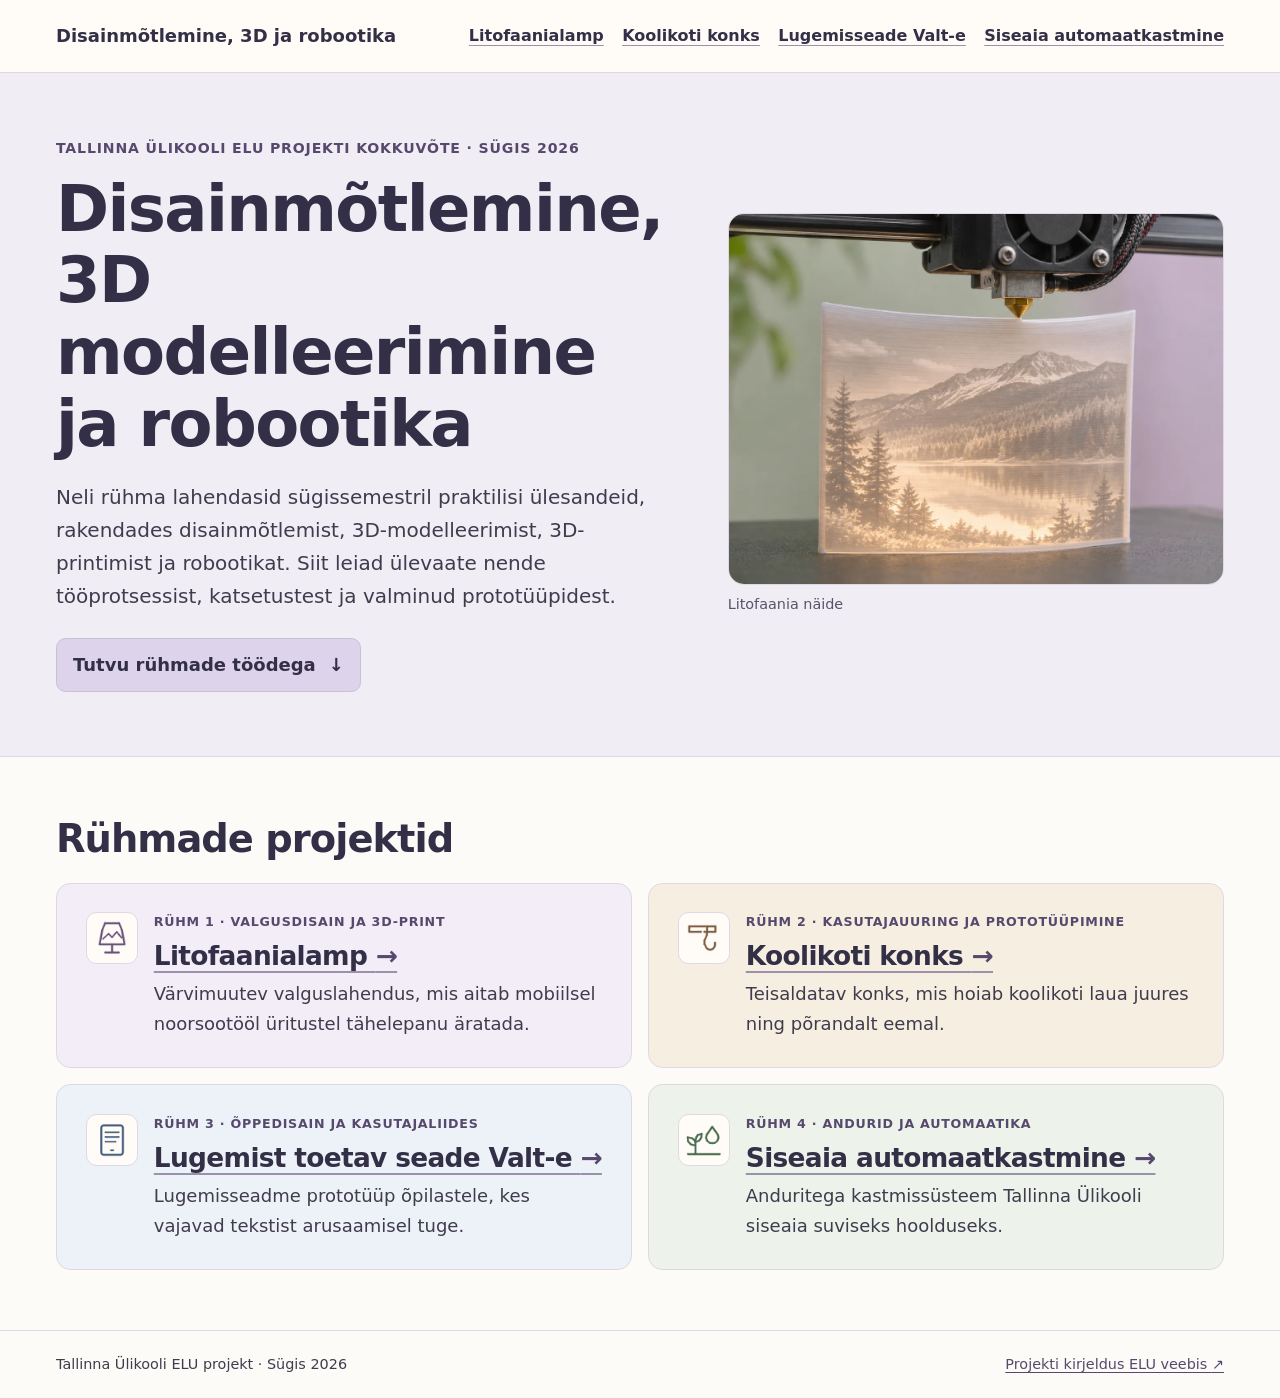
==== docs/index.html @ fafccbde "Refresh ELU summary homepage with pastel design" ====
<!doctype html>
<html lang="et">
<head>
  <meta charset="utf-8">
  <meta name="viewport" content="width=device-width, initial-scale=1">
  <meta name="description" content="Tallinna Ülikooli 2026. aasta sügisel toimunud ELU projekti kokkuvõte ja nelja rühma prototüübid.">
  <title>Disainmõtlemine, 3D modelleerimine ja robootika</title>
  <link rel="stylesheet" href="assets/styles.css">
</head>
<body class="home-page">
  <a class="skip-link" href="#sisu">Liigu sisu juurde</a>
  <header class="site-header">
    <div class="wrap header-inner">
      <a class="site-name" href="index.html">Disainmõtlemine, 3D ja robootika</a>
      <nav class="home-nav" aria-label="Rühmade projektid">
        <ul>
          <li><a href="litofaanialamp.html">Litofaanialamp</a></li>
          <li><a href="koolikoti-konks.html">Koolikoti konks</a></li>
          <li><a href="valt-e.html">Lugemisseade Valt-e</a></li>
          <li><a href="automaatkastmine.html">Siseaia automaatkastmine</a></li>
        </ul>
      </nav>
    </div>
  </header>
  <main id="sisu">
    <section class="hero" aria-labelledby="avalehe-pealkiri">
      <div class="wrap hero-grid">
        <div class="hero-copy">
          <p class="eyebrow">Tallinna Ülikooli ELU projekti kokkuvõte · Sügis 2026</p>
          <h1 id="avalehe-pealkiri">Disainmõtlemine, 3D modelleerimine ja robootika</h1>
          <p>Neli rühma lahendasid sügissemestril praktilisi ülesandeid, rakendades disainmõtlemist, 3D-modelleerimist, 3D-printimist ja robootikat. Siit leiad ülevaate nende tööprotsessist, katsetustest ja valminud prototüüpidest.</p>
          <a class="button" href="#ruhmad">Tutvu rühmade töödega <span aria-hidden="true">↓</span></a>
        </div>
        <figure class="hero-figure">
          <img class="hero-image" src="assets/litofaania-print.webp" width="1200" height="900" alt="3D-printer prindib heledat litofaaniapaneeli. Tagantvalgus toob esile järve ja mägede kujutise.">
          <figcaption>Litofaania näide</figcaption>
        </figure>
      </div>
    </section>
    <section class="projects" id="ruhmad" aria-labelledby="ruhmade-pealkiri">
      <div class="wrap">
        <h2 id="ruhmade-pealkiri">Rühmade projektid</h2>
        <ul class="project-grid">
          <li class="project-card card-lamp">
            <img class="project-icon" src="assets/icon-lamp.png" width="128" height="128" alt="">
            <p class="eyebrow">Rühm 1 · Valgusdisain ja 3D-print</p>
            <h3><a href="litofaanialamp.html">Litofaanialamp <span aria-hidden="true">→</span></a></h3>
            <p>Värvimuutev valguslahendus, mis aitab mobiilsel noorsootööl üritustel tähelepanu äratada.</p>
          </li>
          <li class="project-card card-hook">
            <img class="project-icon" src="assets/icon-hook.png" width="128" height="128" alt="">
            <p class="eyebrow">Rühm 2 · Kasutajauuring ja prototüüpimine</p>
            <h3><a href="koolikoti-konks.html">Koolikoti konks <span aria-hidden="true">→</span></a></h3>
            <p>Teisaldatav konks, mis hoiab koolikoti laua juures ning põrandalt eemal.</p>
          </li>
          <li class="project-card card-reader">
            <img class="project-icon" src="assets/icon-reader.png" width="128" height="128" alt="">
            <p class="eyebrow">Rühm 3 · Õppedisain ja kasutajaliides</p>
            <h3><a href="valt-e.html">Lugemist toetav seade Valt-e <span aria-hidden="true">→</span></a></h3>
            <p>Lugemisseadme prototüüp õpilastele, kes vajavad tekstist arusaamisel tuge.</p>
          </li>
          <li class="project-card card-water">
            <img class="project-icon" src="assets/icon-water.png" width="128" height="128" alt="">
            <p class="eyebrow">Rühm 4 · Andurid ja automaatika</p>
            <h3><a href="automaatkastmine.html">Siseaia automaatkastmine <span aria-hidden="true">→</span></a></h3>
            <p>Anduritega kastmissüsteem Tallinna Ülikooli siseaia suviseks hoolduseks.</p>
          </li>
        </ul>
      </div>
    </section>
  </main>
  <footer class="site-footer">
    <div class="wrap footer-inner">
      <p>Tallinna Ülikooli ELU projekt · Sügis 2026</p>
      <a href="https://elu.tlu.ee/et/projektid/disainmotlemine-3d-modelleerimine-ja-robootika-0">Projekti kirjeldus ELU veebis <span aria-hidden="true">↗</span></a>
    </div>
  </footer>
</body>
</html>
---- docs/assets/styles.css ----
:root {
  color-scheme: light;
  --ink: #262262;
  --text: #302d46;
  --muted: #58546d;
  --accent: #9c005d;
  --surface: #f5f4fa;
  --line: #dedbe9;
  font-family: system-ui, sans-serif;
}

*, *::before, *::after {
  box-sizing: border-box;
}

body {
  margin: 0;
  color: var(--text);
  background: #fff;
  line-height: 1.65;
}

a {
  color: var(--accent);
  text-underline-offset: .22em;
}

a:hover {
  text-decoration-thickness: .14em;
}

:focus-visible {
  outline: 3px solid currentColor;
  outline-offset: 4px;
}

h1, h2, h3 {
  color: var(--ink);
  line-height: 1.12;
  letter-spacing: -.025em;
  margin: 0;
}

h1 {
  font-size: clamp(2.15rem, 5vw, 4.25rem);
  overflow-wrap: anywhere;
}

h2 {
  font-size: clamp(1.6rem, 3vw, 2.45rem);
}

p {
  margin: 0;
}

.wrap {
  width: min(100% - 2.5rem, 73rem);
  margin-inline: auto;
}

.skip-link {
  position: fixed;
  z-index: 3;
  top: .75rem;
  left: .75rem;
  transform: translateY(-200%);
  background: white;
  padding: .6rem 1rem;
}

.skip-link:focus {
  transform: none;
}

.site-header {
  border-bottom: 1px solid var(--line);
}

.header-inner, .site-nav, .footer-inner {
  display: flex;
  flex-wrap: wrap;
  align-items: center;
  justify-content: space-between;
}

.header-inner {
  min-height: 4.5rem;
  gap: .25rem 1rem;
  padding-block: .6rem;
}

.site-name {
  color: var(--ink);
  font-weight: 750;
  text-decoration: none;
}

.site-nav {
  gap: 1.25rem;
  font-size: .95rem;
}

.site-nav > a, .group-menu summary {
  color: var(--ink);
  padding-block: .4rem;
}

.site-nav > a:not([aria-current]) {
  text-decoration: none;
}

.group-menu {
  position: relative;
}

.group-menu summary {
  cursor: pointer;
  font-weight: 650;
}

.group-menu ul {
  position: absolute;
  z-index: 2;
  inset-inline-end: 0;
  width: min(15.5rem, calc(100vw - 2.5rem));
  margin: .4rem 0 0;
  padding: .35rem;
  list-style: none;
  border: 1px solid var(--line);
  border-top: 3px solid var(--accent);
  background: white;
  box-shadow: 0 .5rem 1.5rem #26226222;
}

.group-menu a {
  display: block;
  padding: .6rem .7rem;
  color: var(--ink);
  text-decoration: none;
}

.group-menu a:hover, .group-menu a[aria-current] {
  background: var(--surface);
  text-decoration: underline;
}

.home-page {
  --ink: #332f47;
  --text: #403c4d;
  --muted: #585467;
  --accent: #57496d;
  --surface: #f0edf5;
  --line: #ded8e5;
  background: #fcfbf8;
  font-size: 1.125rem;
}

.home-page .site-header {
  background: #fffcf8;
}

.home-nav ul {
  display: flex;
  flex-wrap: wrap;
  gap: .25rem 1.15rem;
  margin: 0;
  padding: 0;
  list-style: none;
}

.home-nav a {
  display: inline-block;
  padding-block: .35rem;
  color: var(--ink);
  font-size: 1rem;
  font-weight: 650;
  text-decoration-color: #9c91ad;
}

.hero {
  background: var(--surface);
  border-bottom: 1px solid var(--line);
}

.hero-grid {
  display: grid;
  grid-template-columns: minmax(0, 1.25fr) minmax(0, 1fr);
  gap: clamp(1.75rem, 4vw, 4.5rem);
  align-items: center;
  padding-block: clamp(2.2rem, 5vw, 4.25rem);
}

.eyebrow {
  color: var(--accent);
  font-size: .79rem;
  font-weight: 750;
  letter-spacing: .06em;
  text-transform: uppercase;
}

.hero .eyebrow {
  margin-bottom: .85rem;
  font-size: .88rem;
}

.hero-copy > p:not(.eyebrow) {
  margin-top: 1.25rem;
  max-width: 55ch;
  font-size: clamp(1.125rem, 2vw, 1.25rem);
}

.button {
  display: inline-flex;
  align-items: center;
  gap: .8rem;
  margin-top: 1.6rem;
  padding: .7rem 1rem;
  border: 1px solid #c9c0d8;
  border-radius: .6rem;
  background: #ddd4eb;
  color: var(--ink);
  font-weight: 700;
  text-decoration: none;
}

.button:hover {
  background: #d3c7e4;
}

.hero-figure {
  margin: 0;
}

.hero-figure figcaption {
  margin-top: .5rem;
  color: var(--muted);
  font-size: .9rem;
}

.hero-image {
  display: block;
  width: 100%;
  height: auto;
  aspect-ratio: 4 / 3;
  object-fit: cover;
  border: 1px solid var(--line);
  border-radius: 1rem;
}

.projects {
  padding-block: clamp(2.1rem, 5vw, 3.75rem);
}

.project-grid {
  display: grid;
  grid-template-columns: repeat(2, minmax(0, 1fr));
  gap: 1rem;
  list-style: none;
  margin: 1.4rem 0 0;
  padding: 0;
}

.project-card {
  display: grid;
  grid-template-columns: auto minmax(0, 1fr);
  column-gap: 1rem;
  align-content: start;
  padding: clamp(1.15rem, 3vw, 1.8rem);
  border: 1px solid var(--line);
  border-radius: .9rem;
}

.card-lamp {
  background: #f2edf7;
}

.card-hook {
  background: #f7eee2;
}

.card-reader {
  background: #edf2f8;
}

.card-water {
  background: #edf3eb;
}

.project-icon {
  grid-row: span 3;
  width: 3.25rem;
  height: 3.25rem;
  border: 1px solid var(--line);
  border-radius: .65rem;
  background: #fffcf8;
}

.project-card h3 {
  margin: .48rem 0 .55rem;
  font-size: clamp(1.25rem, 3vw, 1.65rem);
}

.project-card h3 a {
  color: var(--ink);
  text-decoration-color: #9c91ad;
}

.project-card h3 a:hover,
.project-card h3 a:focus-visible {
  text-decoration-color: currentColor;
}

.project-card h3 span {
  color: var(--accent);
}

.detail-hero {
  background: var(--surface);
  border-bottom: 1px solid var(--line);
  padding-block: 1.75rem clamp(2.3rem, 5vw, 3.5rem);
}

.back-link {
  display: inline-block;
  margin-bottom: 1.5rem;
  padding-block: .2rem;
  font-weight: 650;
}

.detail-hero h1 {
  margin-top: .55rem;
}

.detail-summary {
  max-width: 60ch;
  margin-top: .9rem;
  font-size: clamp(1.05rem, 2vw, 1.25rem);
}

.detail-layout {
  display: grid;
  grid-template-columns: minmax(11rem, 1fr) minmax(0, 3.2fr);
  gap: clamp(1rem, 4vw, 3rem);
  padding-block: clamp(2rem, 5vw, 3.5rem);
}

.section-nav ul {
  list-style: none;
  margin: 0;
  padding-left: 1rem;
  border-left: 3px solid var(--accent);
}

.section-nav a {
  display: inline-block;
  padding-block: .23rem;
}

.detail-content {
  max-width: 68ch;
}

.detail-content section + section {
  margin-top: 2rem;
}

.detail-content h2 {
  margin-bottom: .65rem;
  font-size: clamp(1.4rem, 3vw, 1.8rem);
}

.detail-content ol {
  margin: 0;
  padding-left: 1.45rem;
}

.detail-content li + li {
  margin-top: .5rem;
}

.result {
  padding: 1.2rem 1.35rem;
  border-left: 3px solid var(--accent);
  background: var(--surface);
}

.source {
  margin-top: 1.1rem;
  color: var(--muted);
  font-size: .9rem;
}

.site-footer {
  border-top: 1px solid var(--line);
}

.footer-inner {
  gap: .4rem 1rem;
  padding-block: 1.35rem;
  font-size: .9rem;
}

@media (max-width: 47rem) {
  .hero-grid, .detail-layout, .project-grid {
    grid-template-columns: minmax(0, 1fr);
  }
}

@media (max-width: 34rem) {
  .header-inner {
    display: grid;
  }

  .site-nav {
    position: relative;
    justify-content: flex-start;
  }

  .home-nav ul {
    display: grid;
    grid-template-columns: repeat(2, minmax(0, 1fr));
    gap: 0 .75rem;
  }

  .group-menu {
    position: static;
  }

  .group-menu ul {
    inset-inline: 0 auto;
  }
}

@media (max-width: 24rem) {
  .project-card {
    grid-template-columns: minmax(0, 1fr);
  }

  .project-icon {
    grid-row: auto;
    margin-bottom: .65rem;
  }
}
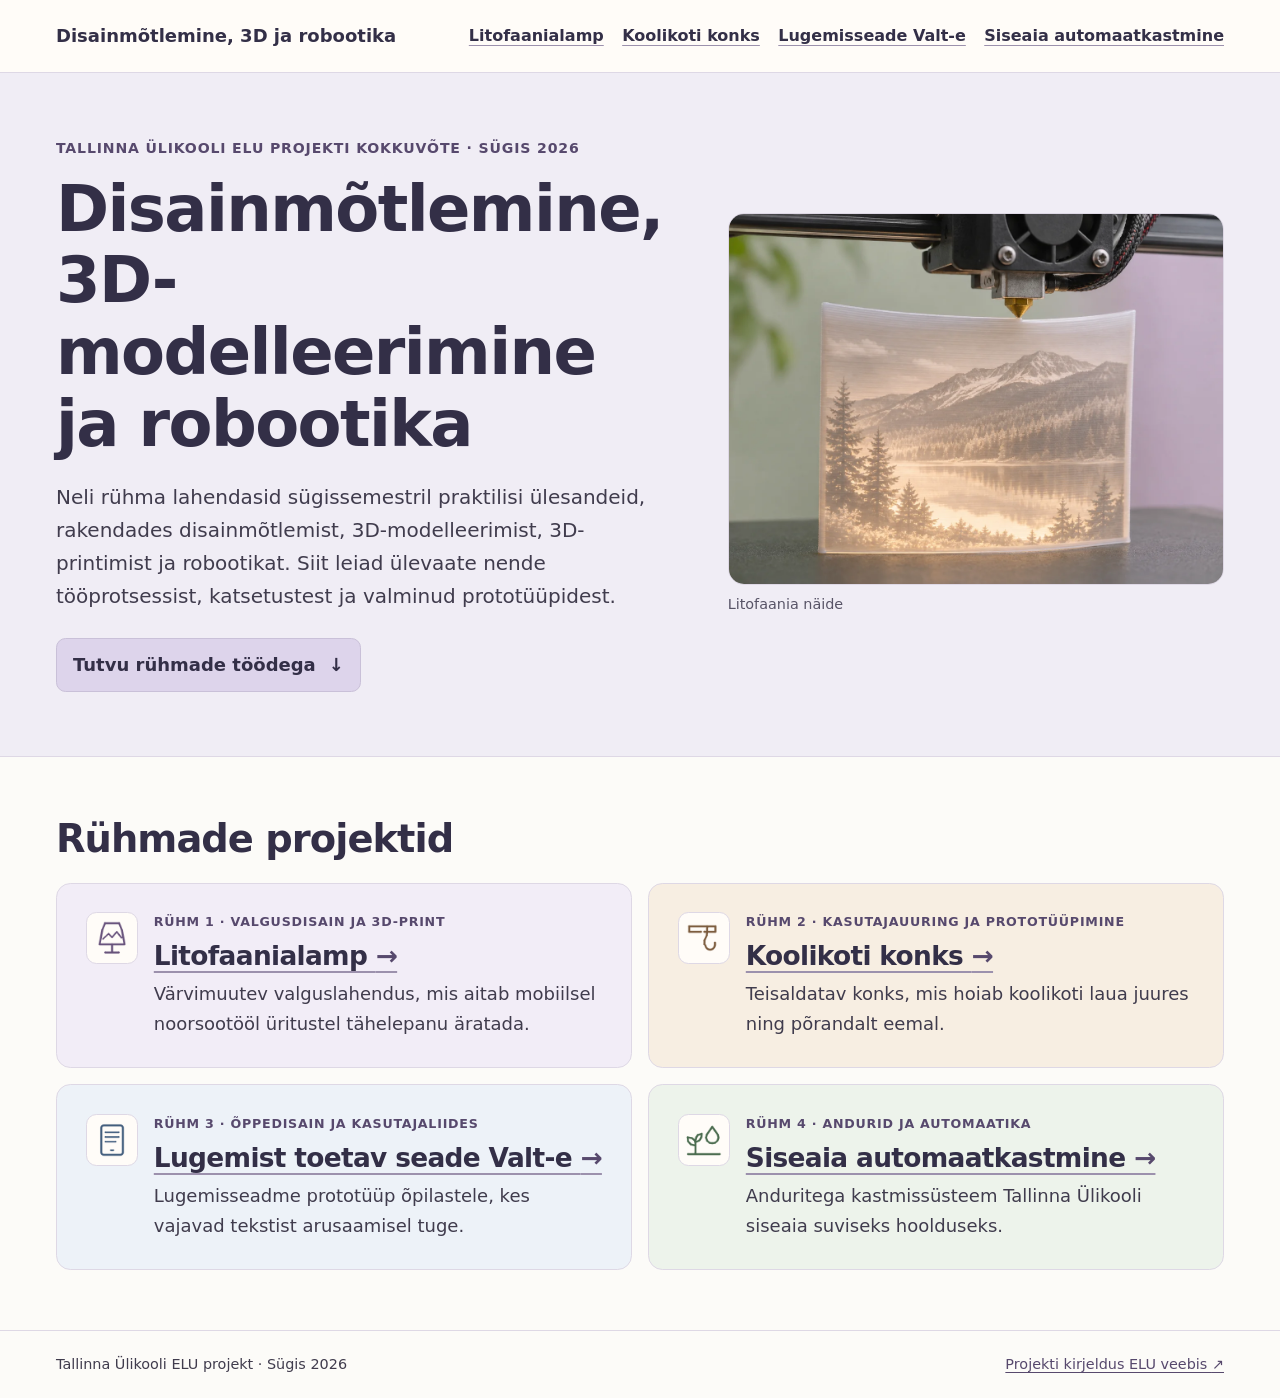
==== commit e87d92ed: "Apply website review feedback" ====
--- a/docs/index.html
+++ b/docs/index.html
@@ -4,15 +4,15 @@
   <meta charset="utf-8">
   <meta name="viewport" content="width=device-width, initial-scale=1">
   <meta name="description" content="Tallinna Ülikooli 2026. aasta sügisel toimunud ELU projekti kokkuvõte ja nelja rühma prototüübid.">
-  <title>Disainmõtlemine, 3D modelleerimine ja robootika</title>
+  <title>Disainmõtlemine, 3D-modelleerimine ja robootika</title>
   <link rel="stylesheet" href="assets/styles.css">
 </head>
-<body class="home-page">
+<body>
   <a class="skip-link" href="#sisu">Liigu sisu juurde</a>
   <header class="site-header">
     <div class="wrap header-inner">
       <a class="site-name" href="index.html">Disainmõtlemine, 3D ja robootika</a>
-      <nav class="home-nav" aria-label="Rühmade projektid">
+      <nav class="site-nav" aria-label="Rühmade projektid">
         <ul>
           <li><a href="litofaanialamp.html">Litofaanialamp</a></li>
           <li><a href="koolikoti-konks.html">Koolikoti konks</a></li>
@@ -27,7 +27,7 @@
       <div class="wrap hero-grid">
         <div class="hero-copy">
           <p class="eyebrow">Tallinna Ülikooli ELU projekti kokkuvõte · Sügis 2026</p>
-          <h1 id="avalehe-pealkiri">Disainmõtlemine, 3D modelleerimine ja robootika</h1>
+          <h1 id="avalehe-pealkiri">Disainmõtlemine, 3D-modelleerimine ja robootika</h1>
           <p>Neli rühma lahendasid sügissemestril praktilisi ülesandeid, rakendades disainmõtlemist, 3D-modelleerimist, 3D-printimist ja robootikat. Siit leiad ülevaate nende tööprotsessist, katsetustest ja valminud prototüüpidest.</p>
           <a class="button" href="#ruhmad">Tutvu rühmade töödega <span aria-hidden="true">↓</span></a>
         </div>
--- a/docs/assets/styles.css
+++ b/docs/assets/styles.css
@@ -1,11 +1,11 @@
 :root {
   color-scheme: light;
-  --ink: #262262;
-  --text: #302d46;
-  --muted: #58546d;
-  --accent: #9c005d;
-  --surface: #f5f4fa;
-  --line: #dedbe9;
+  --ink: #332f47;
+  --text: #403c4d;
+  --muted: #585467;
+  --accent: #57496d;
+  --surface: #f0edf5;
+  --line: #ded8e5;
   font-family: system-ui, sans-serif;
 }
 
@@ -16,7 +16,8 @@
 body {
   margin: 0;
   color: var(--text);
-  background: #fff;
+  background: #fcfbf8;
+  font-size: 1.125rem;
   line-height: 1.65;
 }
 
@@ -74,10 +75,11 @@
 }
 
 .site-header {
+  background: #fffcf8;
   border-bottom: 1px solid var(--line);
 }
 
-.header-inner, .site-nav, .footer-inner {
+.header-inner, .footer-inner {
   display: flex;
   flex-wrap: wrap;
   align-items: center;
@@ -96,71 +98,7 @@
   text-decoration: none;
 }
 
-.site-nav {
-  gap: 1.25rem;
-  font-size: .95rem;
-}
-
-.site-nav > a, .group-menu summary {
-  color: var(--ink);
-  padding-block: .4rem;
-}
-
-.site-nav > a:not([aria-current]) {
-  text-decoration: none;
-}
-
-.group-menu {
-  position: relative;
-}
-
-.group-menu summary {
-  cursor: pointer;
-  font-weight: 650;
-}
-
-.group-menu ul {
-  position: absolute;
-  z-index: 2;
-  inset-inline-end: 0;
-  width: min(15.5rem, calc(100vw - 2.5rem));
-  margin: .4rem 0 0;
-  padding: .35rem;
-  list-style: none;
-  border: 1px solid var(--line);
-  border-top: 3px solid var(--accent);
-  background: white;
-  box-shadow: 0 .5rem 1.5rem #26226222;
-}
-
-.group-menu a {
-  display: block;
-  padding: .6rem .7rem;
-  color: var(--ink);
-  text-decoration: none;
-}
-
-.group-menu a:hover, .group-menu a[aria-current] {
-  background: var(--surface);
-  text-decoration: underline;
-}
-
-.home-page {
-  --ink: #332f47;
-  --text: #403c4d;
-  --muted: #585467;
-  --accent: #57496d;
-  --surface: #f0edf5;
-  --line: #ded8e5;
-  background: #fcfbf8;
-  font-size: 1.125rem;
-}
-
-.home-page .site-header {
-  background: #fffcf8;
-}
-
-.home-nav ul {
+.site-nav ul {
   display: flex;
   flex-wrap: wrap;
   gap: .25rem 1.15rem;
@@ -169,13 +107,18 @@
   list-style: none;
 }
 
-.home-nav a {
+.site-nav a {
   display: inline-block;
   padding-block: .35rem;
   color: var(--ink);
   font-size: 1rem;
   font-weight: 650;
   text-decoration-color: #9c91ad;
+}
+
+.site-nav a[aria-current] {
+  text-decoration-color: currentColor;
+  text-decoration-thickness: .14em;
 }
 
 .hero {
@@ -321,6 +264,13 @@
   padding-block: 1.75rem clamp(2.3rem, 5vw, 3.5rem);
 }
 
+.detail-hero-grid {
+  display: grid;
+  grid-template-columns: minmax(0, 1.55fr) minmax(0, 1fr);
+  align-items: center;
+  gap: clamp(1.25rem, 4vw, 3.75rem);
+}
+
 .back-link {
   display: inline-block;
   margin-bottom: 1.5rem;
@@ -349,7 +299,7 @@
   list-style: none;
   margin: 0;
   padding-left: 1rem;
-  border-left: 3px solid var(--accent);
+  border-left: 3px solid #c9c0d8;
 }
 
 .section-nav a {
@@ -357,8 +307,13 @@
   padding-block: .23rem;
 }
 
-.detail-content {
+.detail-content section > p,
+.timeline details > p {
   max-width: 68ch;
+}
+
+.detail-content section > p + p {
+  margin-top: .75rem;
 }
 
 .detail-content section + section {
@@ -370,19 +325,137 @@
   font-size: clamp(1.4rem, 3vw, 1.8rem);
 }
 
-.detail-content ol {
-  margin: 0;
-  padding-left: 1.45rem;
-}
-
-.detail-content li + li {
-  margin-top: .5rem;
+.timeline {
+  display: grid;
+  gap: .75rem;
+  margin: 0;
+  padding: 0;
+  list-style: none;
+}
+
+.timeline li {
+  border: 1px solid var(--line);
+  border-radius: .75rem;
+  background: var(--surface);
+}
+
+.timeline summary {
+  padding: .8rem 1.2rem;
+  cursor: pointer;
+}
+
+.timeline summary:hover {
+  background: #e8e2f0;
+  border-radius: .75rem;
+}
+
+.timeline details > p {
+  padding: 0 1.2rem 1rem;
+}
+
+.timeline-date {
+  display: inline;
+  color: var(--accent);
+  font-size: .95rem;
+  font-weight: 700;
+}
+
+.timeline-title {
+  display: block;
+  margin-top: .2rem;
+  color: var(--ink);
+  font-size: 1.2rem;
+  font-weight: 700;
+}
+
+.group-gallery {
+  display: grid;
+  grid-template-columns: repeat(auto-fit, minmax(min(100%, 12.5rem), 1fr));
+  gap: 1rem;
+  align-items: start;
+}
+
+.group-gallery > :only-child {
+  max-width: 32rem;
+}
+
+.group-figure {
+  min-width: 0;
+  margin: 0;
+}
+
+.group-figure a {
+  display: block;
+  width: fit-content;
+  max-width: 100%;
+  border-radius: .75rem;
+}
+
+.group-figure img {
+  display: block;
+  width: auto;
+  max-width: 100%;
+  max-height: 16rem;
+  height: auto;
+  border-radius: inherit;
+}
+
+.group-figure-featured img {
+  max-height: 23rem;
+}
+
+.group-figure figcaption {
+  margin-top: .45rem;
+  color: var(--muted);
+  font-size: .95rem;
+}
+
+.photo-dialog {
+  max-width: min(94vw, 72rem);
+  max-height: 92vh;
+  padding: .85rem;
+  border: 1px solid var(--line);
+  border-radius: .75rem;
+  background: #fcfbf8;
+  color: var(--text);
+}
+
+.photo-dialog::backdrop {
+  background: #332f47b8;
+}
+
+.photo-dialog form {
+  margin-bottom: .65rem;
+  text-align: right;
+}
+
+.photo-dialog button {
+  padding: .35rem .75rem;
+  border: 1px solid #c9c0d8;
+  border-radius: .45rem;
+  background: #ddd4eb;
+  color: var(--ink);
+  font: inherit;
+  cursor: pointer;
+}
+
+.photo-frame img {
+  display: block;
+  max-width: 100%;
+  max-height: 73vh;
+  height: auto;
+  margin-inline: auto;
+}
+
+.photo-dialog > p {
+  margin-top: .45rem;
 }
 
 .result {
   padding: 1.2rem 1.35rem;
-  border-left: 3px solid var(--accent);
-  background: var(--surface);
+  border: 1px solid #d7e4d4;
+  border-radius: .75rem;
+  background: #edf3eb;
 }
 
 .source {
@@ -391,6 +464,11 @@
   font-size: .9rem;
 }
 
+.source ul {
+  margin: 0;
+  padding-left: 1.25rem;
+}
+
 .site-footer {
   border-top: 1px solid var(--line);
 }
@@ -402,7 +480,7 @@
 }
 
 @media (max-width: 47rem) {
-  .hero-grid, .detail-layout, .project-grid {
+  .hero-grid, .detail-hero-grid, .detail-layout, .project-grid {
     grid-template-columns: minmax(0, 1fr);
   }
 }
@@ -412,24 +490,11 @@
     display: grid;
   }
 
-  .site-nav {
-    position: relative;
-    justify-content: flex-start;
-  }
-
-  .home-nav ul {
+  .site-nav ul {
     display: grid;
     grid-template-columns: repeat(2, minmax(0, 1fr));
     gap: 0 .75rem;
   }
-
-  .group-menu {
-    position: static;
-  }
-
-  .group-menu ul {
-    inset-inline: 0 auto;
-  }
 }
 
 @media (max-width: 24rem) {
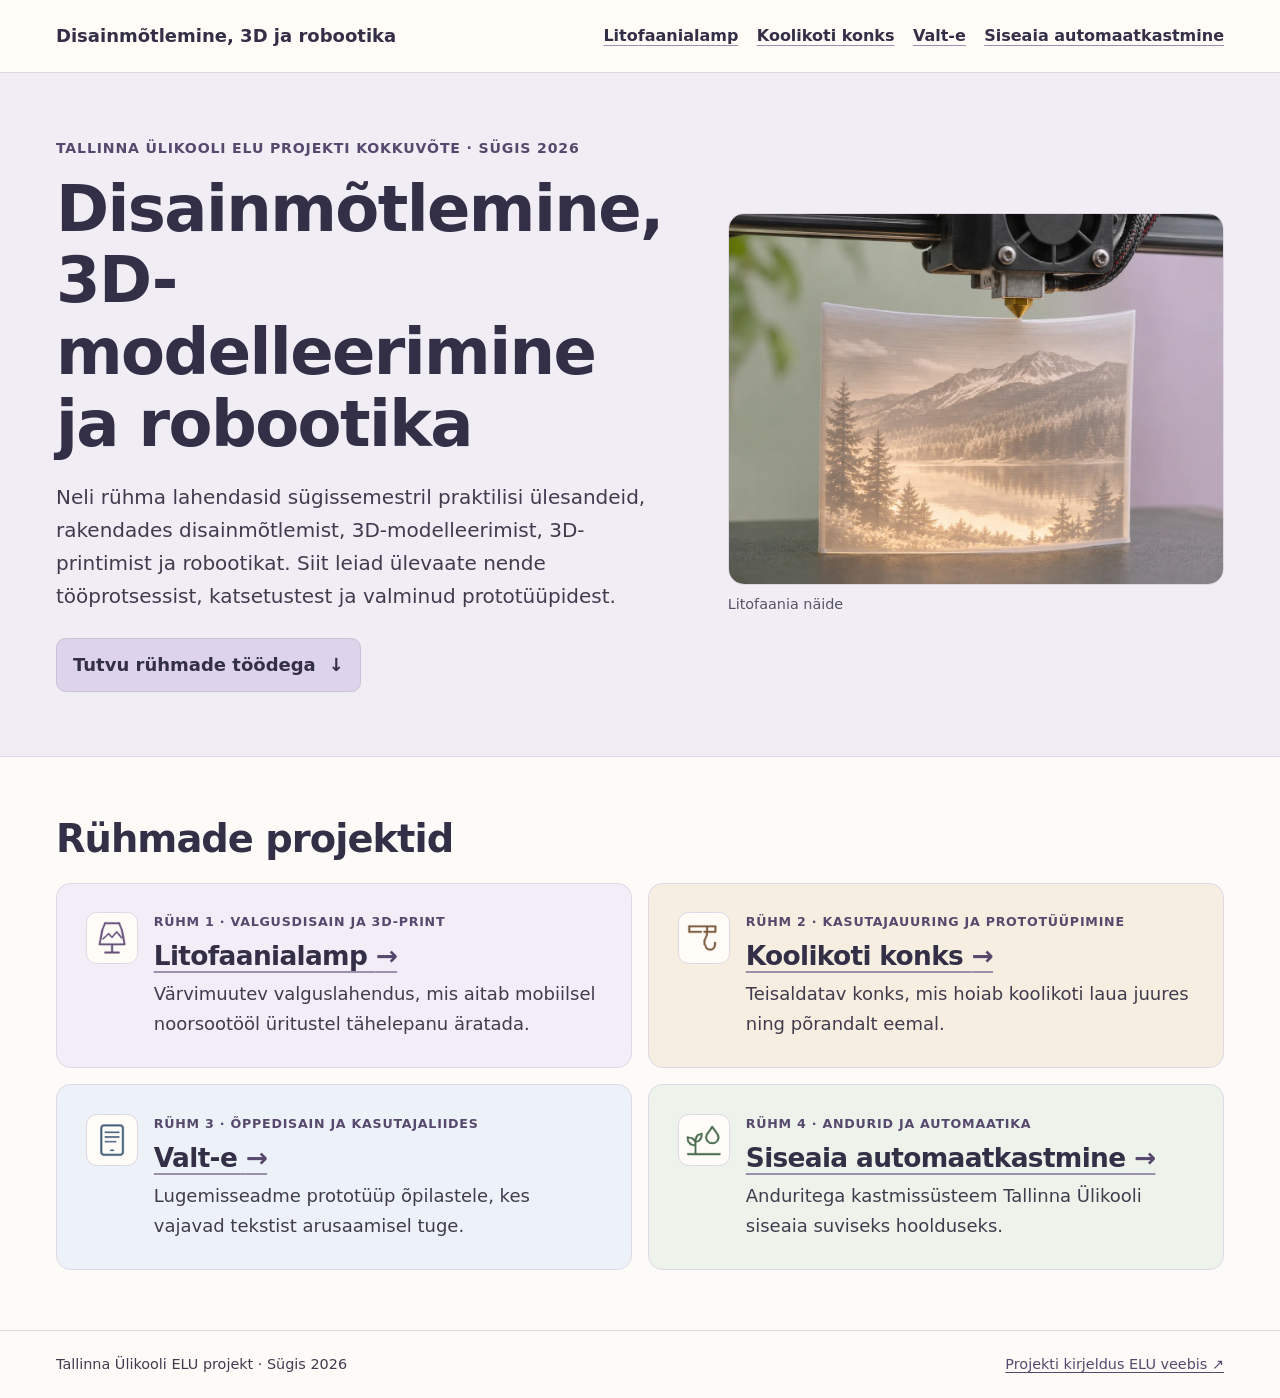
==== commit d194728c: "Update Valt-e link labels and page title" ====
--- a/docs/index.html
+++ b/docs/index.html
@@ -16,7 +16,7 @@
         <ul>
           <li><a href="litofaanialamp.html">Litofaanialamp</a></li>
           <li><a href="koolikoti-konks.html">Koolikoti konks</a></li>
-          <li><a href="valt-e.html">Lugemisseade Valt-e</a></li>
+          <li><a href="valt-e.html">Valt-e</a></li>
           <li><a href="automaatkastmine.html">Siseaia automaatkastmine</a></li>
         </ul>
       </nav>
@@ -56,7 +56,7 @@
           <li class="project-card card-reader">
             <img class="project-icon" src="assets/icon-reader.png" width="128" height="128" alt="">
             <p class="eyebrow">Rühm 3 · Õppedisain ja kasutajaliides</p>
-            <h3><a href="valt-e.html">Lugemist toetav seade Valt-e <span aria-hidden="true">→</span></a></h3>
+            <h3><a href="valt-e.html">Valt-e <span aria-hidden="true">→</span></a></h3>
             <p>Lugemisseadme prototüüp õpilastele, kes vajavad tekstist arusaamisel tuge.</p>
           </li>
           <li class="project-card card-water">
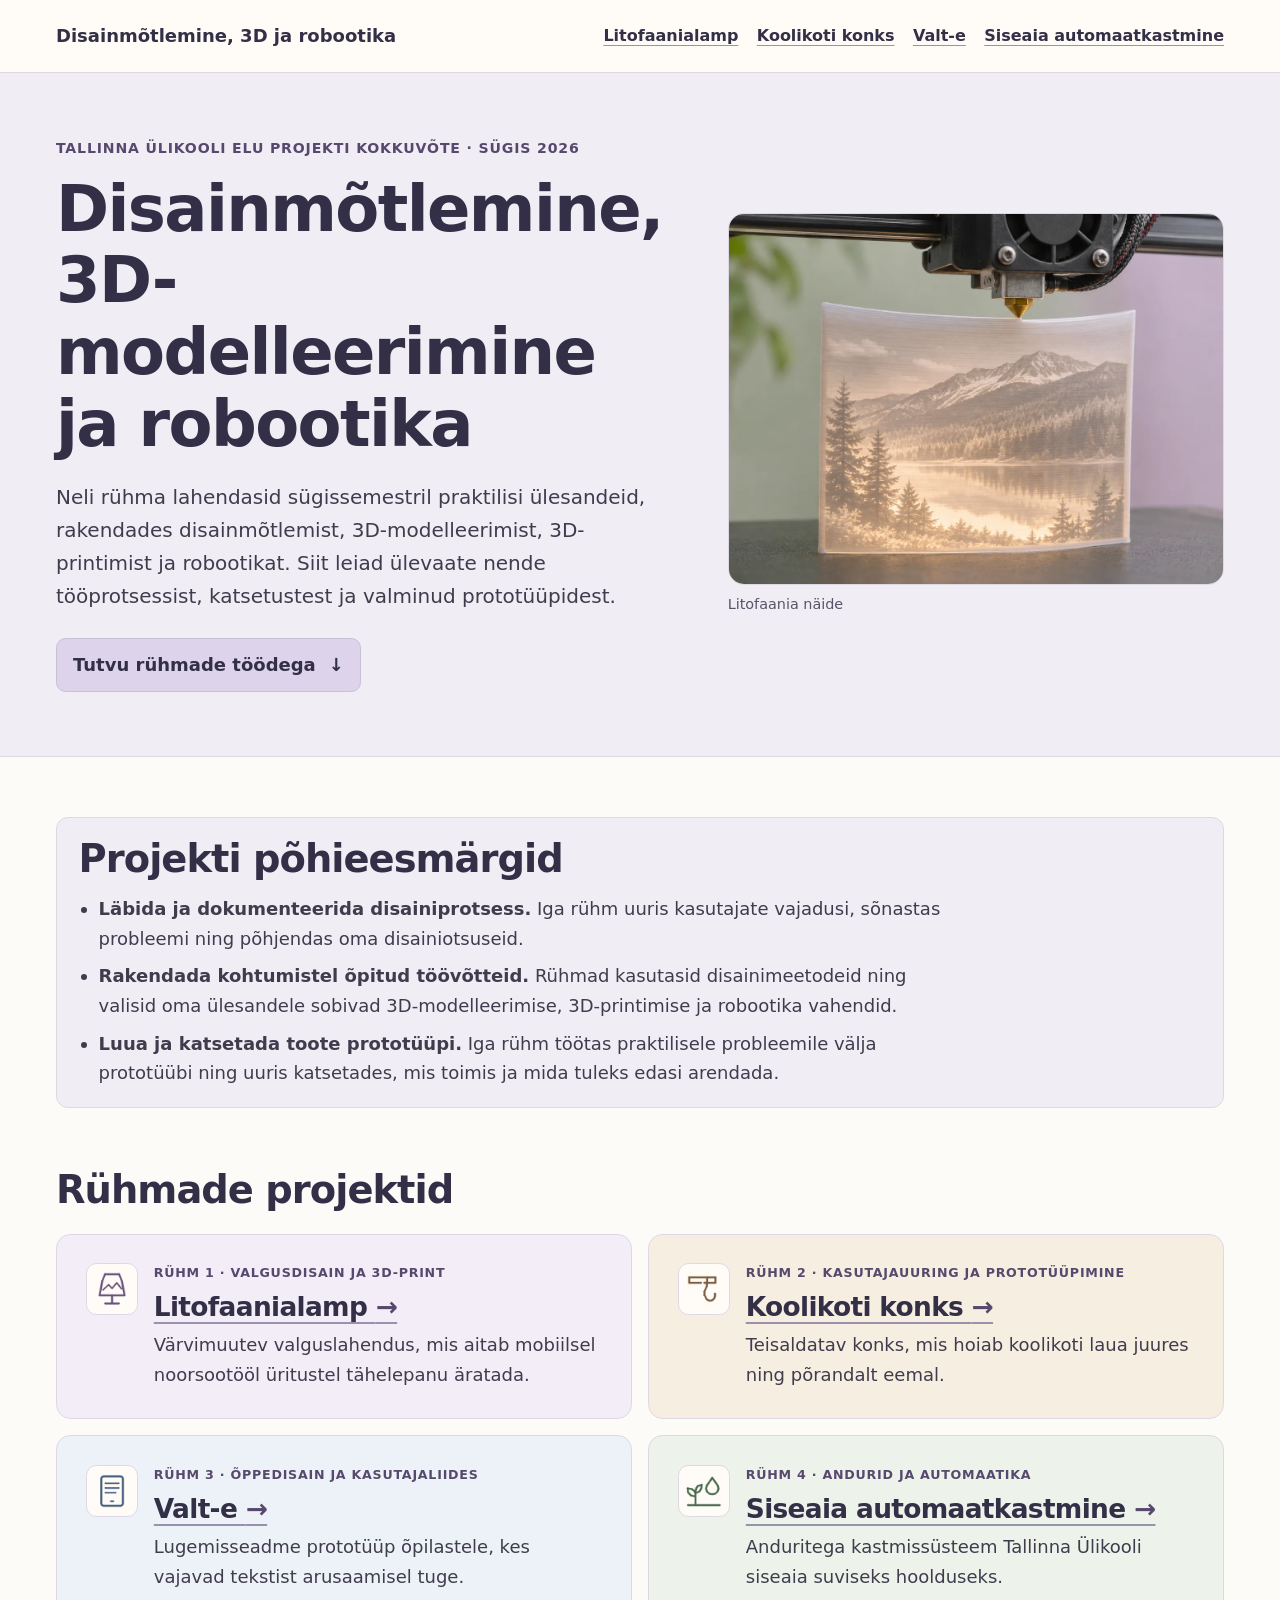
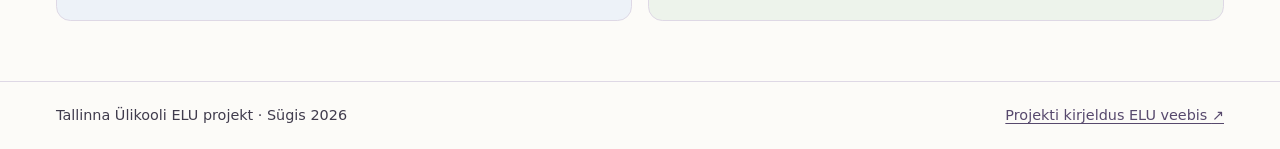
==== commit c3368625: "Highlight the ELU project goals on the homepage" ====
--- a/docs/index.html
+++ b/docs/index.html
@@ -36,6 +36,14 @@
           <figcaption>Litofaania näide</figcaption>
         </figure>
       </div>
+    </section>
+    <section class="wrap project-goals design-summary" aria-labelledby="eesmargid">
+      <h2 id="eesmargid">Projekti põhieesmärgid</h2>
+      <ul>
+        <li><strong>Läbida ja dokumenteerida disainiprotsess.</strong> Iga rühm uuris kasutajate vajadusi, sõnastas probleemi ning põhjendas oma disainiotsuseid.</li>
+        <li><strong>Rakendada kohtumistel õpitud töövõtteid.</strong> Rühmad kasutasid disainimeetodeid ning valisid oma ülesandele sobivad 3D-modelleerimise, 3D-printimise ja robootika vahendid.</li>
+        <li><strong>Luua ja katsetada toote prototüüpi.</strong> Iga rühm töötas praktilisele probleemile välja prototüübi ning uuris katsetades, mis toimis ja mida tuleks edasi arendada.</li>
+      </ul>
     </section>
     <section class="projects" id="ruhmad" aria-labelledby="ruhmade-pealkiri">
       <div class="wrap">
--- a/docs/assets/styles.css
+++ b/docs/assets/styles.css
@@ -451,10 +451,33 @@
   margin-top: .45rem;
 }
 
+.design-summary,
 .result {
   padding: 1.2rem 1.35rem;
-  border: 1px solid #d7e4d4;
+  border: 1px solid var(--line);
   border-radius: .75rem;
+}
+
+.design-summary {
+  background: var(--surface);
+}
+
+.project-goals {
+  margin-top: clamp(2.1rem, 5vw, 3.75rem);
+}
+
+.project-goals ul {
+  max-width: 76ch;
+  margin: .85rem 0 0;
+  padding-left: 1.25rem;
+}
+
+.project-goals li + li {
+  margin-top: .5rem;
+}
+
+.result {
+  border-color: #d7e4d4;
   background: #edf3eb;
 }
 
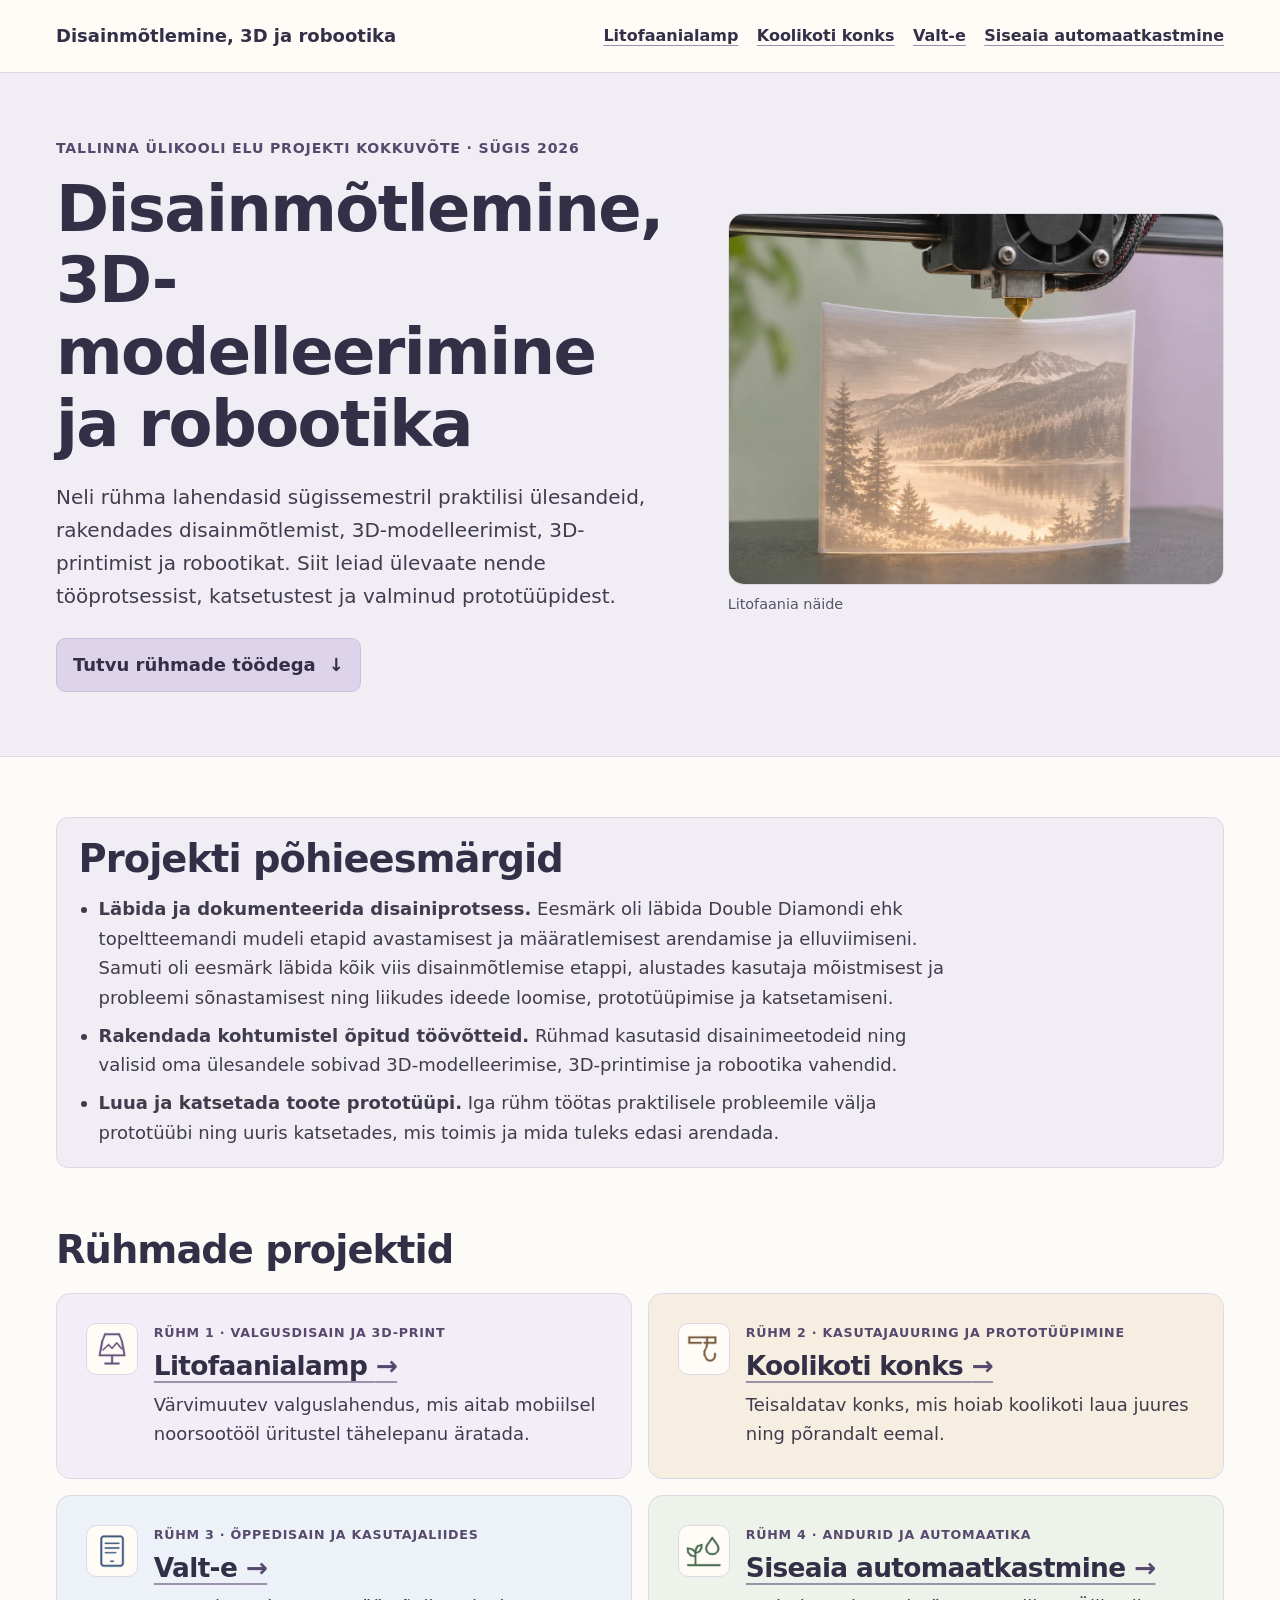
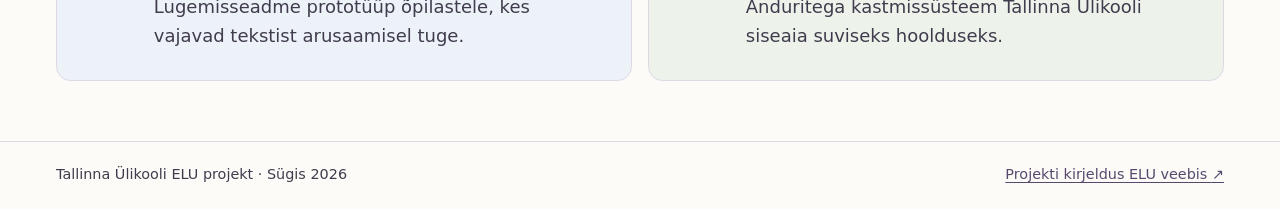
==== commit 318ef92d: "Name the design process models in the project goals" ====
--- a/docs/index.html
+++ b/docs/index.html
@@ -40,7 +40,7 @@
     <section class="wrap project-goals design-summary" aria-labelledby="eesmargid">
       <h2 id="eesmargid">Projekti põhieesmärgid</h2>
       <ul>
-        <li><strong>Läbida ja dokumenteerida disainiprotsess.</strong> Iga rühm uuris kasutajate vajadusi, sõnastas probleemi ning põhjendas oma disainiotsuseid.</li>
+        <li><strong>Läbida ja dokumenteerida disainiprotsess.</strong> Eesmärk oli läbida Double Diamondi ehk topeltteemandi mudeli etapid avastamisest ja määratlemisest arendamise ja elluviimiseni. Samuti oli eesmärk läbida kõik viis disainmõtlemise etappi, alustades kasutaja mõistmisest ja probleemi sõnastamisest ning liikudes ideede loomise, prototüüpimise ja katsetamiseni.</li>
         <li><strong>Rakendada kohtumistel õpitud töövõtteid.</strong> Rühmad kasutasid disainimeetodeid ning valisid oma ülesandele sobivad 3D-modelleerimise, 3D-printimise ja robootika vahendid.</li>
         <li><strong>Luua ja katsetada toote prototüüpi.</strong> Iga rühm töötas praktilisele probleemile välja prototüübi ning uuris katsetades, mis toimis ja mida tuleks edasi arendada.</li>
       </ul>
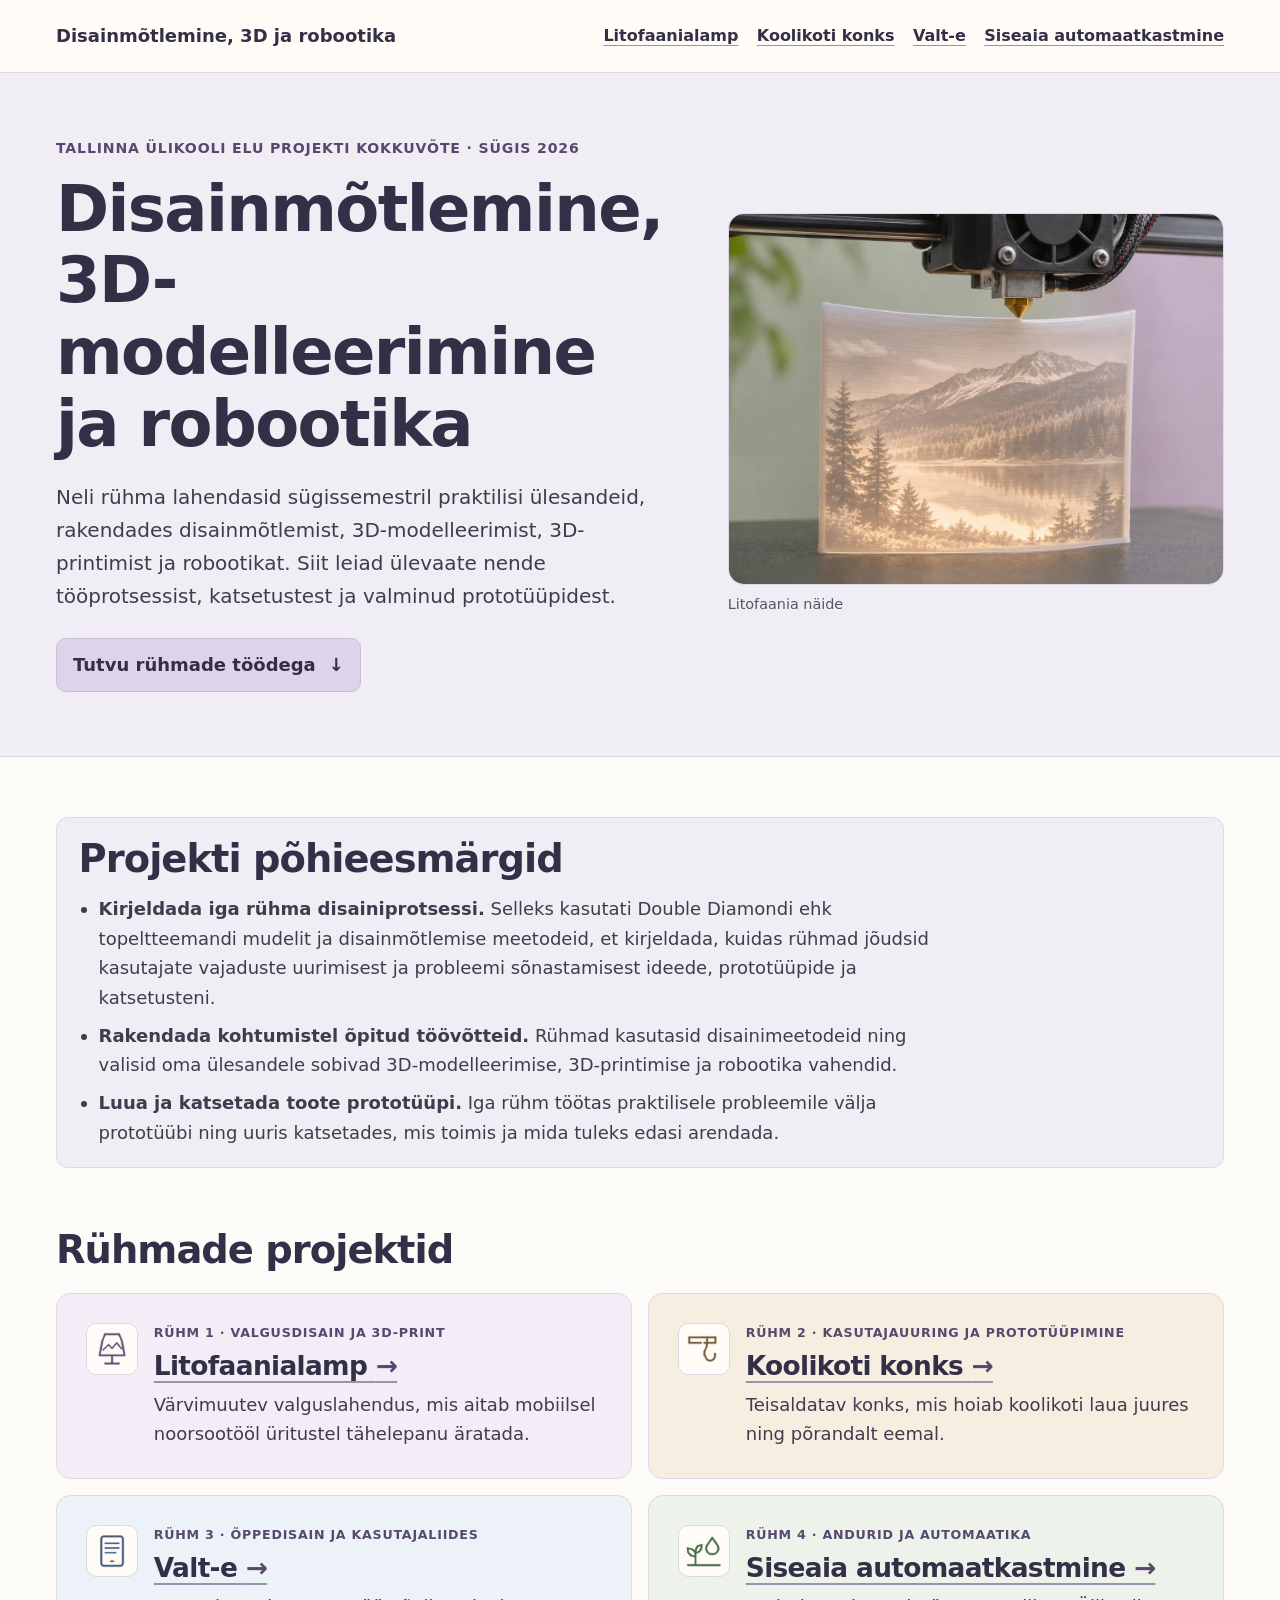
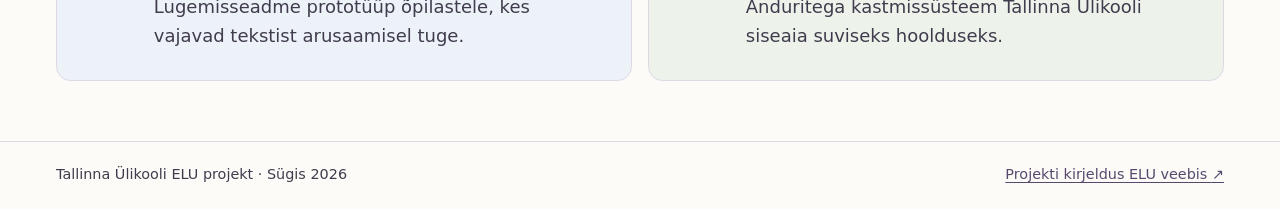
==== commit d030ebbc: "Clarify the purpose of the design methods" ====
--- a/docs/index.html
+++ b/docs/index.html
@@ -40,7 +40,7 @@
     <section class="wrap project-goals design-summary" aria-labelledby="eesmargid">
       <h2 id="eesmargid">Projekti põhieesmärgid</h2>
       <ul>
-        <li><strong>Läbida ja dokumenteerida disainiprotsess.</strong> Eesmärk oli läbida Double Diamondi ehk topeltteemandi mudeli etapid avastamisest ja määratlemisest arendamise ja elluviimiseni. Samuti oli eesmärk läbida kõik viis disainmõtlemise etappi, alustades kasutaja mõistmisest ja probleemi sõnastamisest ning liikudes ideede loomise, prototüüpimise ja katsetamiseni.</li>
+        <li><strong>Kirjeldada iga rühma disainiprotsessi.</strong> Selleks kasutati Double Diamondi ehk topeltteemandi mudelit ja disainmõtlemise meetodeid, et kirjeldada, kuidas rühmad jõudsid kasutajate vajaduste uurimisest ja probleemi sõnastamisest ideede, prototüüpide ja katsetusteni.</li>
         <li><strong>Rakendada kohtumistel õpitud töövõtteid.</strong> Rühmad kasutasid disainimeetodeid ning valisid oma ülesandele sobivad 3D-modelleerimise, 3D-printimise ja robootika vahendid.</li>
         <li><strong>Luua ja katsetada toote prototüüpi.</strong> Iga rühm töötas praktilisele probleemile välja prototüübi ning uuris katsetades, mis toimis ja mida tuleks edasi arendada.</li>
       </ul>
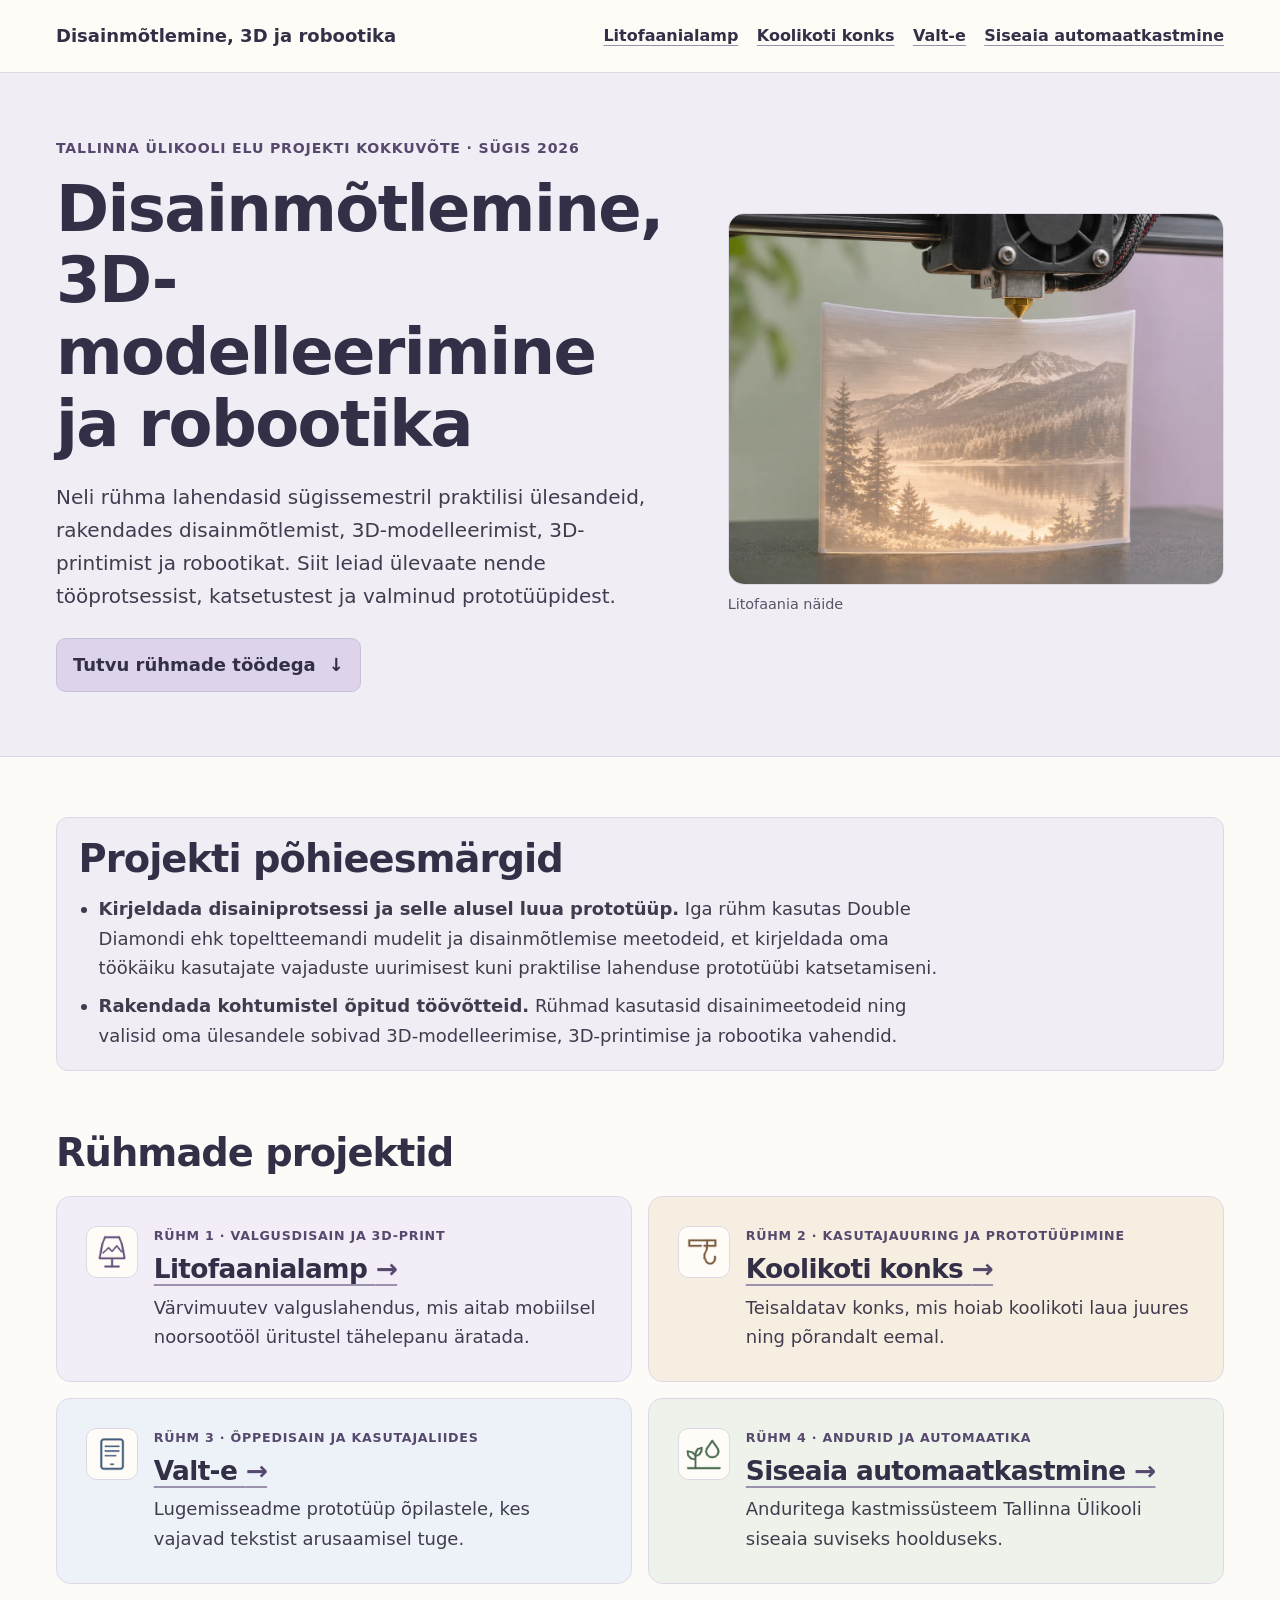
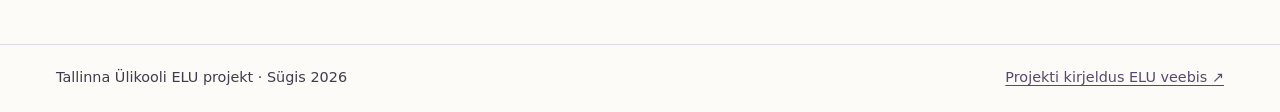
==== commit ac5158db: "Connect design documentation with prototype creation" ====
--- a/docs/index.html
+++ b/docs/index.html
@@ -40,9 +40,8 @@
     <section class="wrap project-goals design-summary" aria-labelledby="eesmargid">
       <h2 id="eesmargid">Projekti põhieesmärgid</h2>
       <ul>
-        <li><strong>Kirjeldada iga rühma disainiprotsessi.</strong> Selleks kasutati Double Diamondi ehk topeltteemandi mudelit ja disainmõtlemise meetodeid, et kirjeldada, kuidas rühmad jõudsid kasutajate vajaduste uurimisest ja probleemi sõnastamisest ideede, prototüüpide ja katsetusteni.</li>
+        <li><strong>Kirjeldada disainiprotsessi ja selle alusel luua prototüüp.</strong> Iga rühm kasutas Double Diamondi ehk topeltteemandi mudelit ja disainmõtlemise meetodeid, et kirjeldada oma töökäiku kasutajate vajaduste uurimisest kuni praktilise lahenduse prototüübi katsetamiseni.</li>
         <li><strong>Rakendada kohtumistel õpitud töövõtteid.</strong> Rühmad kasutasid disainimeetodeid ning valisid oma ülesandele sobivad 3D-modelleerimise, 3D-printimise ja robootika vahendid.</li>
-        <li><strong>Luua ja katsetada toote prototüüpi.</strong> Iga rühm töötas praktilisele probleemile välja prototüübi ning uuris katsetades, mis toimis ja mida tuleks edasi arendada.</li>
       </ul>
     </section>
     <section class="projects" id="ruhmad" aria-labelledby="ruhmade-pealkiri">
